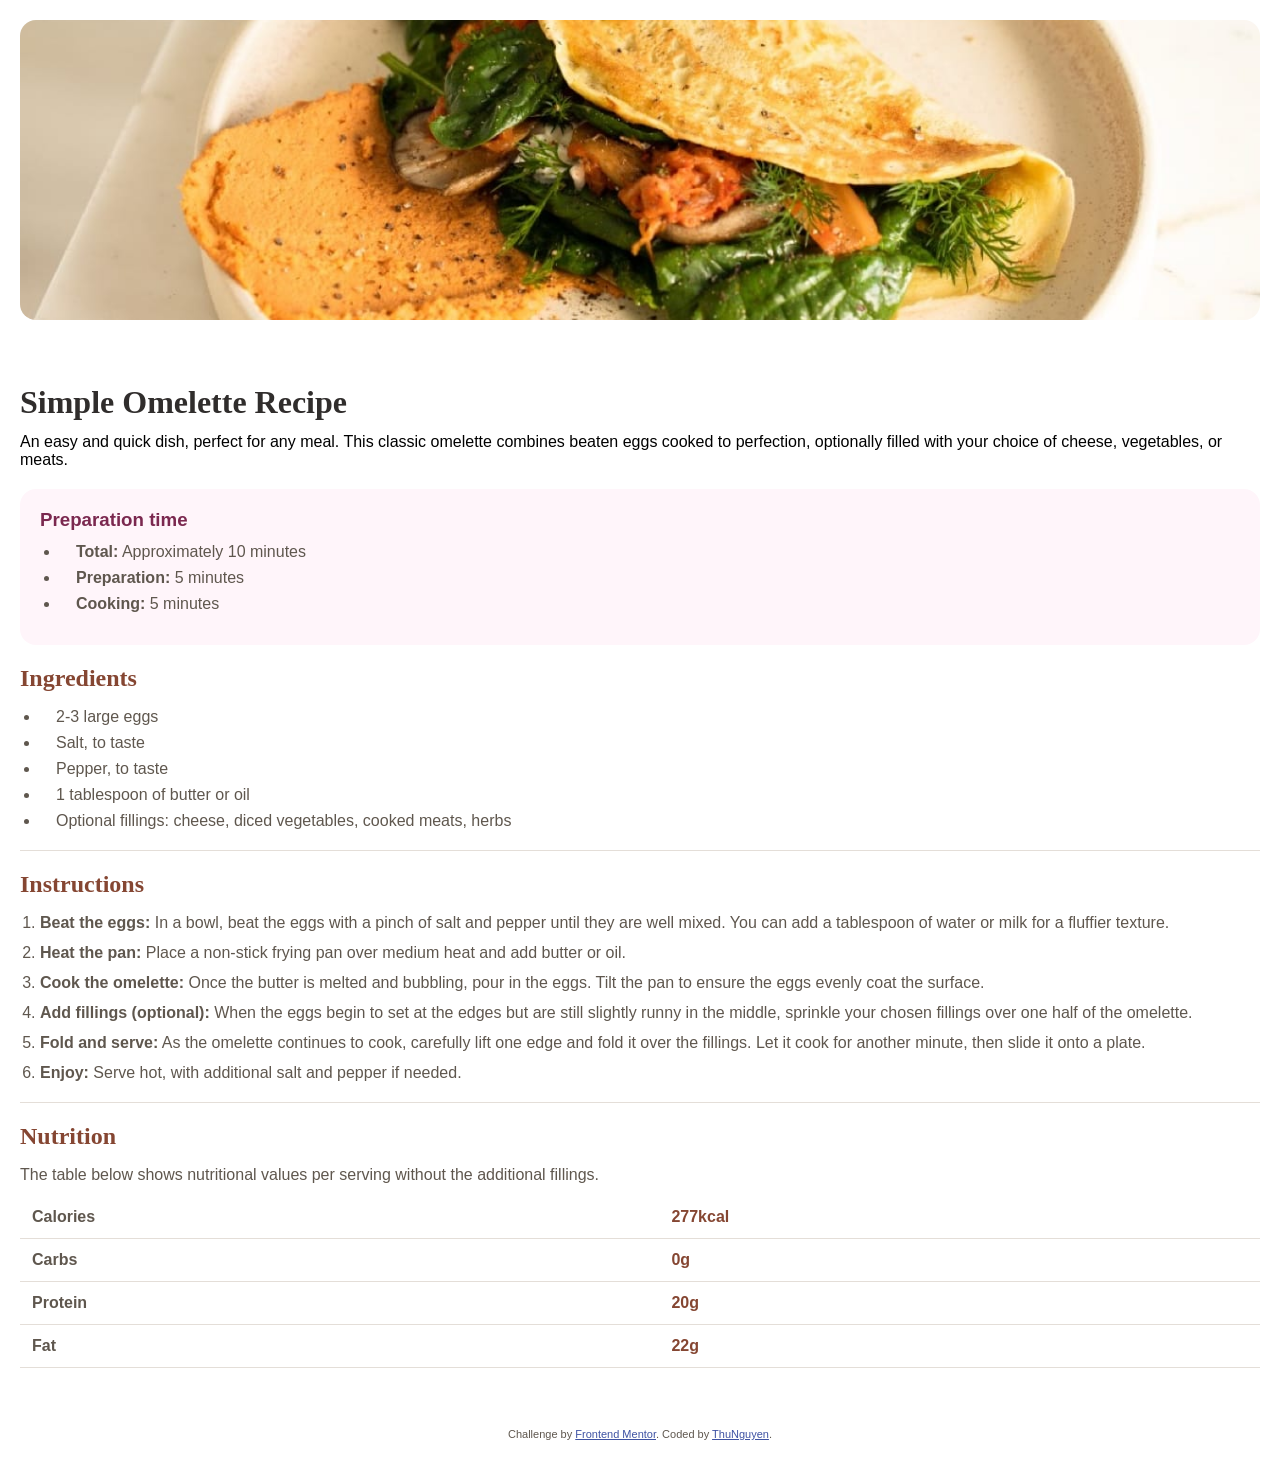
==== index.html @ e3be2091 "update code" ====
<!DOCTYPE html>
<html lang="en">
<head>
  <meta charset="UTF-8">
  <meta name="viewport" content="width=device-width, initial-scale=1.0"> <!-- displays site properly based on user's device -->

  <link rel="icon" type="image/png" sizes="32x32" href="./assets/images/favicon-32x32.png">
  <link href="./style.css" rel="stylesheet">
  
  <title>Frontend Mentor | Recipe page</title>

  <!-- Feel free to remove these styles or customise in your own stylesheet 👍 -->
  <style>
    .attribution { font-size: 0.6875rem; text-align: center; }
    .attribution a { color: hsl(228, 45%, 44%); }
  </style>
</head>
<body>
  <header class="recipe-header">
    <img src="./assets/images/image-omelette.jpeg" alt="Simple Omelette">
  </header>
  <main class="recipe-wrapper">
    <section class="recipe-title">
      <h1>Simple Omelette Recipe</h1>
      <p>An easy and quick dish, perfect for any meal. This classic omelette combines beaten eggs cooked 
      to perfection, optionally filled with your choice of cheese, vegetables, or meats.</p>
    </section>
    <section class="recipe-preparation">
      <h3>Preparation time</h3>
      <ul>
        <li><strong>Total:</strong> Approximately 10 minutes</li>
        <li><strong>Preparation:</strong> 5 minutes</li>
        <li><strong>Cooking:</strong> 5 minutes</li>
      </ul>
    </section>
    <section class="recipe-ingredients">
      <h2>Ingredients</h2>
      <ul>
        <li>2-3 large eggs</li>
        <li>Salt, to taste</li>
        <li>Pepper, to taste</li>
        <li>1 tablespoon of butter or oil</li>
        <li>Optional fillings: cheese, diced vegetables, cooked meats, herbs</li>
      </ul>
    </section>
    <hr />
    <section class="recipe-instructions">
      <h2>Instructions</h2>
      <ol>
       <li>
        <strong>Beat the eggs:</strong> In a bowl, beat the eggs with a pinch of salt and pepper until they are well mixed. You can add a tablespoon of water or milk for a fluffier texture.
        </li>
          <li><strong>Heat the pan:</strong> Place a non-stick frying pan over medium heat and add butter or oil.</li>

          <li><strong>Cook the omelette:</strong> Once the butter is melted and bubbling, pour in the eggs. Tilt the pan to ensure the eggs evenly coat the surface.</li>

          <li><strong>Add fillings (optional):</strong> When the eggs begin to set at the edges but are still slightly runny in the 
          middle, sprinkle your chosen fillings over one half of the omelette.</li>

          <li><strong>Fold and serve:</strong> As the omelette continues to cook, carefully lift one edge and fold it over the 
          fillings. Let it cook for another minute, then slide it onto a plate.</li>

          <li><strong>Enjoy:</strong> Serve hot, with additional salt and pepper if needed.</li>
       </ul>
      </ol>
    <hr />
    <section class="recipe-nutrition">
        <h2>Nutrition</h2>
        <p>The table below shows nutritional values per serving without the additional fillings.</p>
        <table>
          <tr>
            <td>Calories</td>
            <td>277kcal</td>
          </tr>
          <tr>
            <td>Carbs</td>
            <td>0g</td>
          </tr>
          <tr>
            <td>Protein</td>
            <td>20g</td>
          </tr>
          <tr>
            <td>Fat</td>
            <td>22g</td>
          </tr>
        </table>
    </section>
  </main>
  
  <footer class="attribution">
    Challenge by <a href="https://www.frontendmentor.io?ref=challenge">Frontend Mentor</a>. 
    Coded by <a href="#">ThuNguyen</a>.
  </footer>
</body>
</html>
---- style.css ----
*{
    margin: 0;
    padding: 0;
    box-sizing: border-box;
}
:root{
    --white: hsl(0, 0%, 100%);
    --stone-100: hsl(30, 54%, 90%);
    --stone-150: hsl(30, 18%, 87%);
    --stone-600: hsl(30, 10%, 34%);
    --stone-900: hsl(24, 5%, 18%);
    --brown-800: hsl(14, 45%, 36%);
    --rose-800: hsl(332, 51%, 32%);
    --rose-50: hsl(330, 100%, 98%);

}

body{
    font-size: 16px;
    font-family: outfit, sans-serif;
    font-display: swap;
}
h1, h2{
    font-family: young-serif, serif;
    font-display: swap;
}

h2{
    color: var(--brown-800);
    font-size: 24px;
    margin-bottom: 16px;
    font-weight: 700;
}

h3{
    color: var(--rose-800);
}

.recipe-wrapper{
    max-width: 1440px;
    margin: 0 auto;
    padding: 20px;
}

.recipe-header{
    position: relative;
    padding: 20px;
    margin: 0 auto;
}
.recipe-header img{
    width: 100%;
    height: 300px;
    object-fit: cover;
    border-radius: 16px;
}
.recipe-title{
    margin: 20px 0;
}
.recipe-title h1{
    font-size: 32px;
    color: var(--stone-900);
    margin-bottom: 12px;
}

.recipe-preparation{
    background: var(--rose-50);
    padding: 20px;
    border-radius: 16px;
    margin-bottom: 20px;
}

.recipe-preparation h2{
    font-size: 24px;
    margin-bottom: 16px;
    font-weight: 700;
}
.recipe-preparation ul{
    list-style-type: disc;
    margin: 12px 20px;
}
.recipe-preparation ul li{
    margin-bottom: 8px;
    color: var(--stone-600);
    padding-left: 16px;
}

.recipe-ingredients{
    margin: 20px 0;
}
.recipe-ingredients ul{
    list-style-type: disc;
    margin: 12px 20px;
}
.recipe-ingredients ul li{
    margin-bottom: 8px;
    color: var(--stone-600);
    font-weight: 500;
    padding-left: 16px;
}
hr{
    border: none;
    border-top: 1px solid var(--stone-150);
    margin: 20px 0;
}
.recipe-instructions ol{
    list-style-type: decimal;
    margin: 12px 20px;
    color: var(--brown-800);
    font-weight: 500;
}
.recipe-instructions ol li{
    margin-bottom: 12px;
    color: var(--stone-600);
}
.recipe-nutrition{
    margin: 20px 0;
}
.recipe-nutrition p{
    margin-bottom: 12px;
    color: var(--stone-600);
}
.recipe-nutrition table{
    width: 100%;
    border-collapse: collapse;
}
.recipe-nutrition table th, .recipe-nutrition table td{
    border-bottom: 1px solid var(--stone-150);
    padding: 12px;
    text-align: left;
}
.recipe-nutrition table td:first-child{
    color: var(--stone-600);
    font-weight: 600;
}
.recipe-nutrition table td:last-child{
    color: var(--brown-800);
    font-weight: 700;
}

.attribution{
    text-align: center;
    padding: 20px;
    color: var(--stone-600);
    font-size: 14px;
}

@media screen and (max-width: 768px) {
    .recipe-header{
        padding: 0;
    }
    .recipe-header img{
        border-radius: 0;
        height: auto;
    }
}
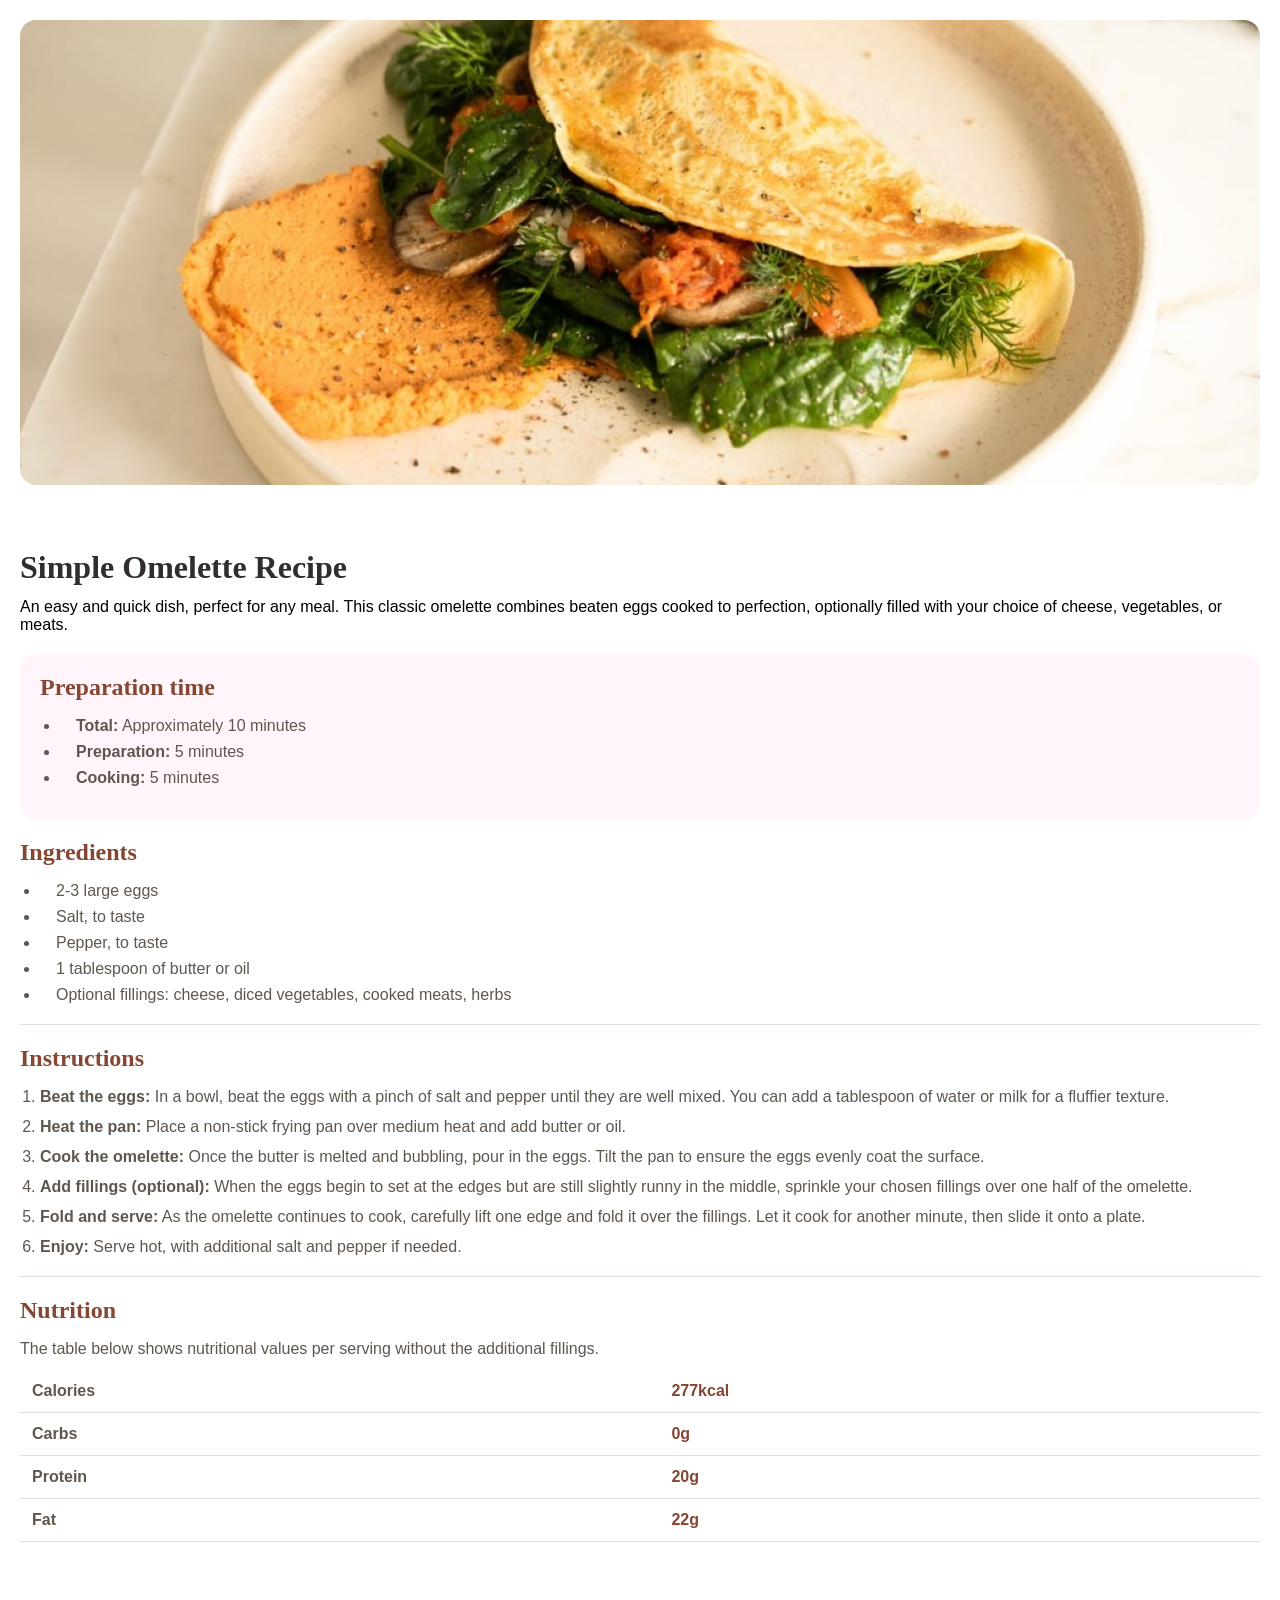
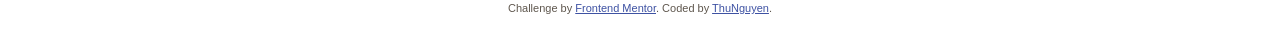
==== commit 8970f21a: "optimizing performance" ====
--- a/index.html
+++ b/index.html
@@ -5,9 +5,12 @@
   <meta name="viewport" content="width=device-width, initial-scale=1.0"> <!-- displays site properly based on user's device -->
 
   <link rel="icon" type="image/png" sizes="32x32" href="./assets/images/favicon-32x32.png">
-  <link href="./style.css" rel="stylesheet">
+  <link rel="preload" href="/style.min.css" as="style">
+  <link rel="stylesheet" href="/style.min.css">
+  <link ref="reload" href="/assets/images/image-omelette.jpeg" as="image" />
   
   <title>Frontend Mentor | Recipe page</title>
+  <meta name="description" content="This is a solution to the Recipe page challenge on Frontend Mentor. It features a simple and clean design, with a focus on readability and user experience. The page includes a header image, recipe title, preparation time, ingredients list, instructions, and nutritional information. The layout is responsive and adapts to different screen sizes, making it accessible on both desktop and mobile devices.">
 
   <!-- Feel free to remove these styles or customise in your own stylesheet 👍 -->
   <style>
@@ -17,7 +20,7 @@
 </head>
 <body>
   <header class="recipe-header">
-    <img src="./assets/images/image-omelette.jpeg" alt="Simple Omelette">
+    <img src="/assets/images/image-omelette.jpeg" alt="Omelette" class="recipe-image" decoding="async" fetchpriority="high" height="300px" width="100%">
   </header>
   <main class="recipe-wrapper">
     <section class="recipe-title">
@@ -26,7 +29,7 @@
       to perfection, optionally filled with your choice of cheese, vegetables, or meats.</p>
     </section>
     <section class="recipe-preparation">
-      <h3>Preparation time</h3>
+      <h2>Preparation time</h2>
       <ul>
         <li><strong>Total:</strong> Approximately 10 minutes</li>
         <li><strong>Preparation:</strong> 5 minutes</li>
--- a/style.min.css
+++ b/style.min.css
@@ -0,0 +1,174 @@
+*{
+    margin: 0;
+    padding: 0;
+    box-sizing: border-box;
+}
+:root{
+    --white: hsl(0, 0%, 100%);
+    --stone-100: hsl(30, 54%, 90%);
+    --stone-150: hsl(30, 18%, 87%);
+    --stone-600: hsl(30, 10%, 34%);
+    --stone-900: hsl(24, 5%, 18%);
+    --brown-800: hsl(14, 45%, 36%);
+    --rose-800: hsl(332, 51%, 32%);
+    --rose-50: hsl(330, 100%, 98%);
+    --transition: all 0.3s ease;
+
+}
+
+body{
+    font-size: 16px;
+    font-family: outfit, sans-serif;
+    font-display: swap;
+}
+h1, h2{
+    font-family: young-serif, serif;
+    font-display: swap;
+}
+
+h2{
+    color: var(--brown-800);
+    font-size: 24px;
+    margin-bottom: 16px;
+    font-weight: 700;
+}
+
+h3{
+    color: var(--rose-800);
+}
+
+.recipe-wrapper{
+    max-width: 1440px;
+    margin: 0 auto;
+    padding: 20px;
+}
+
+.recipe-header{
+    position: relative;
+    padding: 20px;
+    margin: 0 auto;
+}
+.recipe-header img{
+    width: 100%;
+    height: auto;
+    aspect-ratio: 16/6;
+    object-fit: cover;
+    border-radius: 16px;
+    will-change: var(--transition);
+    transition: var(--transition);
+}
+.recipe-title{
+    margin: 20px 0;
+}
+.recipe-title h1{
+    font-size: 32px;
+    color: var(--stone-900);
+    margin-bottom: 12px;
+    will-change: var(--transition);
+    transition: var(--transition);
+}
+
+.recipe-preparation{
+    background: var(--rose-50);
+    padding: 20px;
+    border-radius: 16px;
+    margin-bottom: 20px;
+}
+
+.recipe-preparation h2{
+    font-size: 24px;
+    margin-bottom: 16px;
+    font-weight: 700;
+}
+.recipe-preparation ul{
+    list-style-type: disc;
+    margin: 12px 20px;
+}
+.recipe-preparation ul li{
+    margin-bottom: 8px;
+    color: var(--stone-600);
+    padding-left: 16px;
+    will-change: var(--transition);
+    transition: var(--transition);
+}
+
+.recipe-ingredients{
+    margin: 20px 0;
+}
+.recipe-ingredients ul{
+    list-style-type: disc;
+    margin: 12px 20px;
+}
+.recipe-ingredients ul li{
+    margin-bottom: 8px;
+    color: var(--stone-600);
+    font-weight: 500;
+    padding-left: 16px;
+    will-change: var(--transition);
+    transition: var(--transition);
+}
+hr{
+    border: none;
+    border-top: 1px solid var(--stone-150);
+    margin: 20px 0;
+    will-change: var(--transition);
+    transition: var(--transition);
+}
+.recipe-instructions ol{
+    list-style-type: decimal;
+    margin: 12px 20px;
+    color: var(--brown-800);
+    will-change: var(--transition);
+    transition: var(--transition);
+    font-weight: 500;
+}
+.recipe-instructions ol li{
+    margin-bottom: 12px;
+    color: var(--stone-600);
+    will-change: var(--transition);
+    transition: var(--transition);
+}
+.recipe-nutrition{
+    margin: 20px 0;
+}
+.recipe-nutrition p{
+    margin-bottom: 12px;
+    color: var(--stone-600);
+    will-change: var(--transition);
+    transition: var(--transition);
+}
+.recipe-nutrition table{
+    width: 100%;
+    border-collapse: collapse;
+}
+.recipe-nutrition table th, .recipe-nutrition table td{
+    border-bottom: 1px solid var(--stone-150);
+    padding: 12px;
+    text-align: left;
+    will-change: var(--transition);
+    transition: var(--transition);
+}
+.recipe-nutrition table td:first-child{
+    color: var(--stone-600);
+    font-weight: 600;
+}
+.recipe-nutrition table td:last-child{
+    color: var(--brown-800);
+    font-weight: 700;
+}
+
+.attribution{
+    text-align: center;
+    padding: 20px;
+    color: var(--stone-600);
+    font-size: 14px;
+}
+
+@media screen and (max-width: 768px) {
+    .recipe-header{
+        padding: 0;
+    }
+    .recipe-header img{
+        border-radius: 0;
+    }
+}
--- a/style.min.css
+++ b/style.min.css
@@ -0,0 +1,174 @@
+*{
+    margin: 0;
+    padding: 0;
+    box-sizing: border-box;
+}
+:root{
+    --white: hsl(0, 0%, 100%);
+    --stone-100: hsl(30, 54%, 90%);
+    --stone-150: hsl(30, 18%, 87%);
+    --stone-600: hsl(30, 10%, 34%);
+    --stone-900: hsl(24, 5%, 18%);
+    --brown-800: hsl(14, 45%, 36%);
+    --rose-800: hsl(332, 51%, 32%);
+    --rose-50: hsl(330, 100%, 98%);
+    --transition: all 0.3s ease;
+
+}
+
+body{
+    font-size: 16px;
+    font-family: outfit, sans-serif;
+    font-display: swap;
+}
+h1, h2{
+    font-family: young-serif, serif;
+    font-display: swap;
+}
+
+h2{
+    color: var(--brown-800);
+    font-size: 24px;
+    margin-bottom: 16px;
+    font-weight: 700;
+}
+
+h3{
+    color: var(--rose-800);
+}
+
+.recipe-wrapper{
+    max-width: 1440px;
+    margin: 0 auto;
+    padding: 20px;
+}
+
+.recipe-header{
+    position: relative;
+    padding: 20px;
+    margin: 0 auto;
+}
+.recipe-header img{
+    width: 100%;
+    height: auto;
+    aspect-ratio: 16/6;
+    object-fit: cover;
+    border-radius: 16px;
+    will-change: var(--transition);
+    transition: var(--transition);
+}
+.recipe-title{
+    margin: 20px 0;
+}
+.recipe-title h1{
+    font-size: 32px;
+    color: var(--stone-900);
+    margin-bottom: 12px;
+    will-change: var(--transition);
+    transition: var(--transition);
+}
+
+.recipe-preparation{
+    background: var(--rose-50);
+    padding: 20px;
+    border-radius: 16px;
+    margin-bottom: 20px;
+}
+
+.recipe-preparation h2{
+    font-size: 24px;
+    margin-bottom: 16px;
+    font-weight: 700;
+}
+.recipe-preparation ul{
+    list-style-type: disc;
+    margin: 12px 20px;
+}
+.recipe-preparation ul li{
+    margin-bottom: 8px;
+    color: var(--stone-600);
+    padding-left: 16px;
+    will-change: var(--transition);
+    transition: var(--transition);
+}
+
+.recipe-ingredients{
+    margin: 20px 0;
+}
+.recipe-ingredients ul{
+    list-style-type: disc;
+    margin: 12px 20px;
+}
+.recipe-ingredients ul li{
+    margin-bottom: 8px;
+    color: var(--stone-600);
+    font-weight: 500;
+    padding-left: 16px;
+    will-change: var(--transition);
+    transition: var(--transition);
+}
+hr{
+    border: none;
+    border-top: 1px solid var(--stone-150);
+    margin: 20px 0;
+    will-change: var(--transition);
+    transition: var(--transition);
+}
+.recipe-instructions ol{
+    list-style-type: decimal;
+    margin: 12px 20px;
+    color: var(--brown-800);
+    will-change: var(--transition);
+    transition: var(--transition);
+    font-weight: 500;
+}
+.recipe-instructions ol li{
+    margin-bottom: 12px;
+    color: var(--stone-600);
+    will-change: var(--transition);
+    transition: var(--transition);
+}
+.recipe-nutrition{
+    margin: 20px 0;
+}
+.recipe-nutrition p{
+    margin-bottom: 12px;
+    color: var(--stone-600);
+    will-change: var(--transition);
+    transition: var(--transition);
+}
+.recipe-nutrition table{
+    width: 100%;
+    border-collapse: collapse;
+}
+.recipe-nutrition table th, .recipe-nutrition table td{
+    border-bottom: 1px solid var(--stone-150);
+    padding: 12px;
+    text-align: left;
+    will-change: var(--transition);
+    transition: var(--transition);
+}
+.recipe-nutrition table td:first-child{
+    color: var(--stone-600);
+    font-weight: 600;
+}
+.recipe-nutrition table td:last-child{
+    color: var(--brown-800);
+    font-weight: 700;
+}
+
+.attribution{
+    text-align: center;
+    padding: 20px;
+    color: var(--stone-600);
+    font-size: 14px;
+}
+
+@media screen and (max-width: 768px) {
+    .recipe-header{
+        padding: 0;
+    }
+    .recipe-header img{
+        border-radius: 0;
+    }
+}
